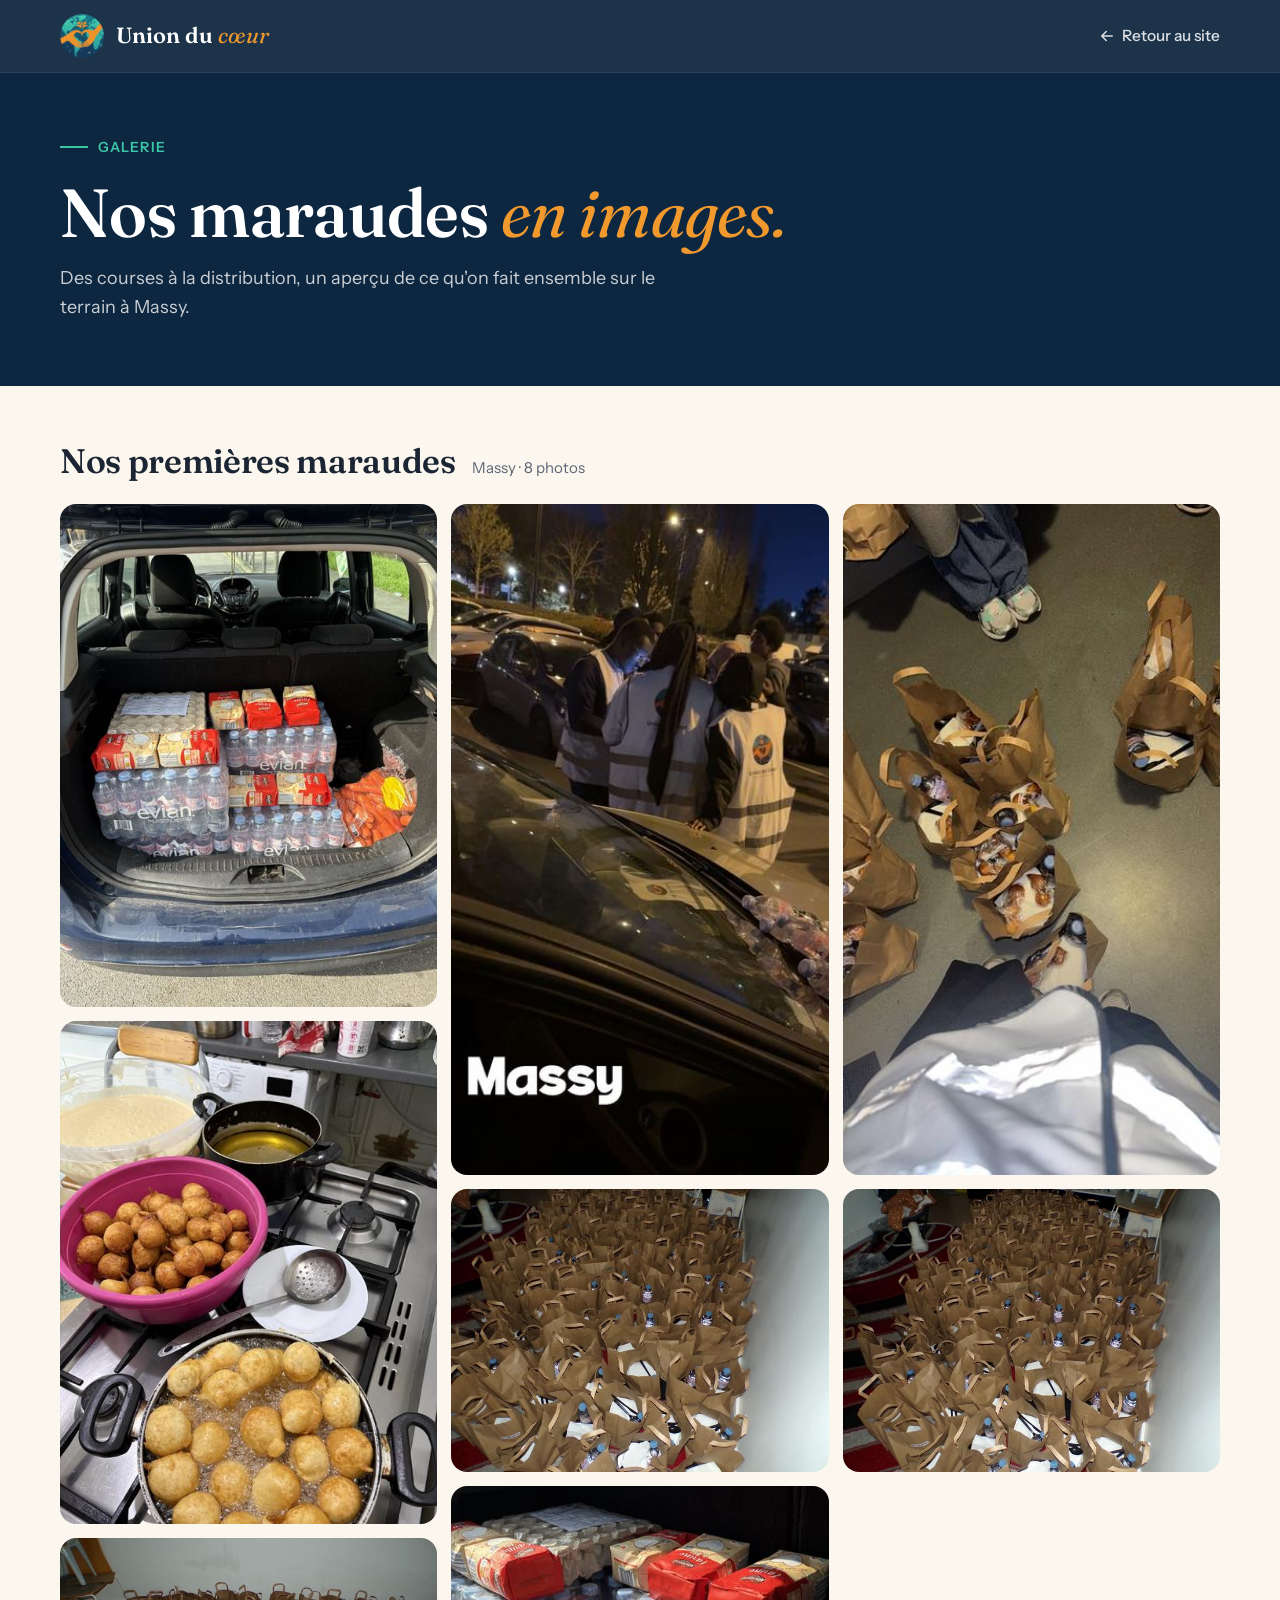
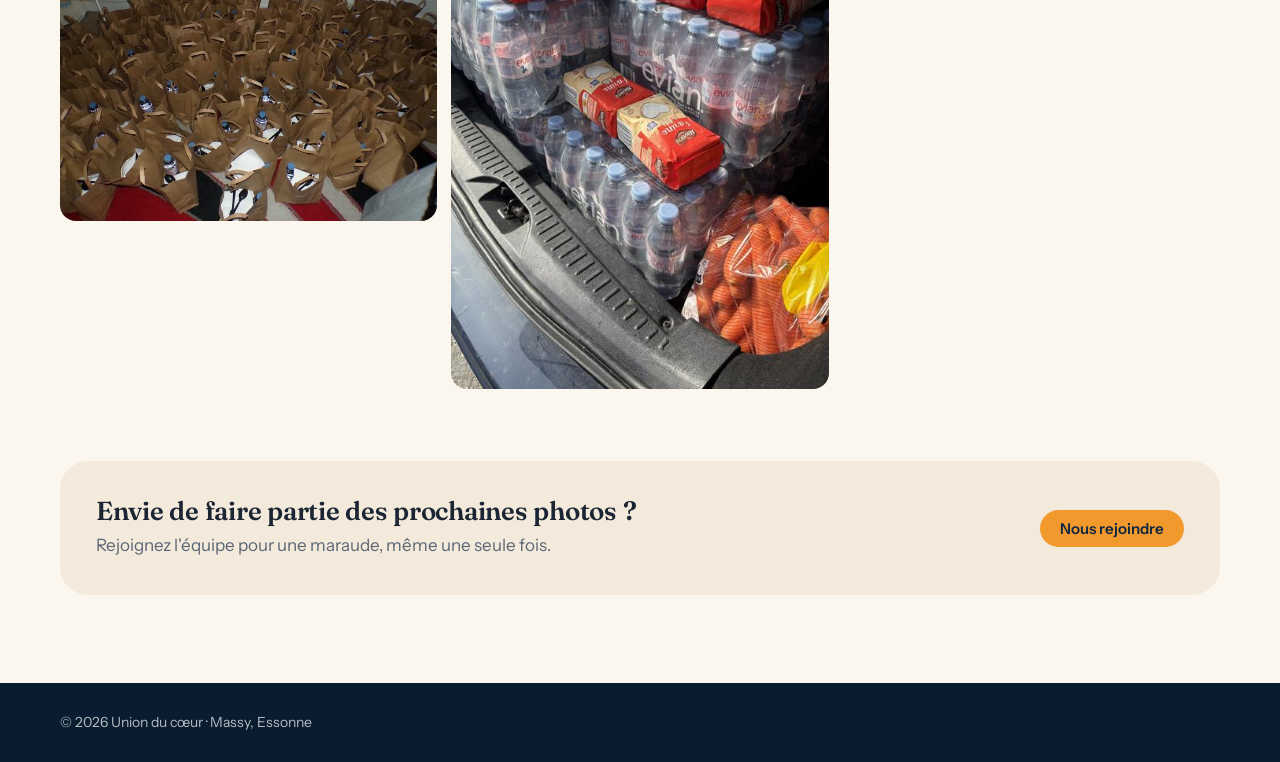
==== galerie.html @ 43cb325b "Add files via upload" ====
<!doctype html>
<html lang="fr">
<head>
  <meta charset="utf-8">
  <meta name="viewport" content="width=device-width, initial-scale=1">
  <title>Galerie · Union du cœur</title>
  <meta name="description" content="Les photos des maraudes d'Union du cœur à Massy : préparation des repas, collecte et distribution.">
  <meta name="theme-color" content="#0e2740">
  <meta property="og:title" content="Galerie · Union du cœur">
  <meta property="og:description" content="Nos maraudes en images : préparation, collecte et distribution à Massy.">
  <meta property="og:image" content="https://unionducoeur.github.io/photos/sacs-1.jpg">
  <link rel="icon" type="image/png" href="favicon.png">
  <link rel="apple-touch-icon" href="apple-touch-icon.png">
  <link rel="preconnect" href="https://fonts.googleapis.com">
  <link rel="preconnect" href="https://fonts.gstatic.com" crossorigin>
  <link href="https://fonts.googleapis.com/css2?family=Fraunces:ital,opsz,wght@0,9..144,400;0,9..144,600;1,9..144,400&family=Instrument+Sans:wght@400;500;600;700&display=swap" rel="stylesheet">
  <style>
    :root {
      --nuit: #0e2740; --nuit-2: #143657; --ocean: #1d5b7a; --menthe: #3cc6a8;
      --orange: #f2992e; --orange-fonce: #d97b10; --papier: #fbf6ee; --papier-2: #f3eadb;
      --encre: #1b2533; --gris: #5b6675; --blanc: #fff;
      --serif: "Fraunces", Georgia, serif;
      --sans: "Instrument Sans", system-ui, -apple-system, "Segoe UI", sans-serif;
    }
    *, *::before, *::after { box-sizing: border-box; }
    body { margin: 0; font: 17px/1.6 var(--sans); color: var(--encre); background: var(--papier); -webkit-font-smoothing: antialiased; }
    img { max-width: 100%; display: block; }
    h1, h2 { font-family: var(--serif); font-weight: 600; line-height: 1.12; margin: 0; letter-spacing: -0.01em; }
    p { margin: 0; }
    .wrap { width: min(1160px, 100% - 32px); margin-inline: auto; }

    .btn { display: inline-flex; align-items: center; gap: .55em; font: 600 15px/1 var(--sans); padding: 11px 20px; border-radius: 999px; text-decoration: none; transition: transform .15s, background .2s; }
    .btn:hover { transform: translateY(-2px); }
    .btn-orange { background: var(--orange); color: var(--nuit); }

    .entete { position: sticky; top: 0; z-index: 50; background: rgba(14,39,64,.94); backdrop-filter: blur(10px); -webkit-backdrop-filter: blur(10px); color: var(--blanc); border-bottom: 1px solid rgba(255,255,255,.08); }
    .entete .wrap { display: flex; align-items: center; justify-content: space-between; height: 72px; gap: 16px; }
    .marque { display: flex; align-items: center; gap: 12px; text-decoration: none; color: inherit; }
    .marque img { width: 44px; height: 44px; }
    .marque span { font-family: var(--serif); font-size: 22px; font-weight: 600; }
    .marque em { font-style: italic; color: var(--orange); font-weight: 400; }
    .retour { color: rgba(255,255,255,.85); text-decoration: none; font-weight: 500; font-size: 15.5px; display: inline-flex; align-items: center; gap: 6px; }
    .retour:hover { color: var(--blanc); }
    .retour svg { width: 18px; height: 18px; }
    @media (max-width: 520px) { .marque span { display: none; } }

    .tete { background: var(--nuit); color: var(--blanc); padding: 56px 0 64px; }
    .surtitre { display: inline-flex; align-items: center; gap: 10px; font-size: 14px; font-weight: 600; letter-spacing: .08em; text-transform: uppercase; color: var(--menthe); }
    .surtitre::before { content: ""; width: 28px; height: 2px; background: currentColor; }
    .tete h1 { font-size: clamp(40px, 5.6vw, 68px); margin: 16px 0 14px; }
    .tete h1 em { font-style: italic; font-weight: 400; color: var(--orange); }
    .tete p { color: rgba(255,255,255,.78); max-width: 34em; font-size: 18px; }

    .album { padding: 56px 0 24px; }
    .album-titre { display: flex; flex-wrap: wrap; align-items: baseline; gap: 6px 16px; margin-bottom: 24px; }
    .album-titre h2 { font-size: clamp(26px, 3vw, 34px); }
    .album-titre span { color: var(--gris); font-size: 15px; }

    .grille { columns: 3 280px; column-gap: 14px; }
    .grille button {
      display: block; width: 100%; margin: 0 0 14px; padding: 0; border: 0; background: var(--papier-2);
      border-radius: 16px; overflow: hidden; cursor: zoom-in; break-inside: avoid; position: relative;
    }
    .grille button img { width: 100%; height: auto; transition: transform .4s ease; }
    .grille button:hover img { transform: scale(1.04); }
    .grille button:focus-visible { outline: 3px solid var(--orange); outline-offset: 3px; }
    .grille figcaption {
      position: absolute; left: 0; right: 0; bottom: 0; padding: 28px 14px 12px; text-align: left;
      color: #fff; font-size: 14.5px; font-weight: 500;
      background: linear-gradient(transparent, rgba(10,25,45,.78));
      opacity: 0; transition: opacity .25s;
    }
    .grille button:hover figcaption, .grille button:focus-visible figcaption { opacity: 1; }
    @media (hover: none) { .grille figcaption { opacity: 1; } }

    .appel { margin: 48px 0 88px; background: var(--papier-2); border-radius: 28px; padding: 36px; display: flex; flex-wrap: wrap; align-items: center; justify-content: space-between; gap: 20px; }
    .appel h2 { font-size: 26px; margin-bottom: 6px; }
    .appel p { color: var(--gris); }

    .pied { background: #0a1d30; color: rgba(255,255,255,.7); padding: 28px 0; font-size: 14px; }

    /* ----- Visionneuse ----- */
    .visio { position: fixed; inset: 0; z-index: 200; background: rgba(6,16,28,.96); display: none; }
    .visio.ouverte { display: grid; grid-template-rows: auto 1fr auto; }
    .visio-haut { display: flex; justify-content: space-between; align-items: center; padding: 14px 18px; color: rgba(255,255,255,.75); font-size: 15px; }
    .visio-centre { position: relative; display: grid; place-items: center; min-height: 0; padding: 0 64px; touch-action: pan-y; }
    .visio-centre img { max-width: 100%; max-height: calc(100vh - 150px); max-height: calc(100dvh - 150px); object-fit: contain; border-radius: 8px; user-select: none; -webkit-user-drag: none; }
    .visio-bas { color: #fff; text-align: center; padding: 14px 18px 22px; font-size: 16px; min-height: 56px; }
    .visio button { background: rgba(255,255,255,.1); color: #fff; border: 0; width: 48px; height: 48px; border-radius: 50%; display: grid; place-items: center; cursor: pointer; transition: background .2s; }
    .visio button:hover { background: rgba(255,255,255,.22); }
    .visio button:focus-visible { outline: 3px solid var(--orange); outline-offset: 2px; }
    .visio button svg { width: 24px; height: 24px; }
    .fleche { position: absolute; top: 50%; transform: translateY(-50%); }
    .fleche.prec { left: 10px; } .fleche.suiv { right: 10px; }
    @media (max-width: 640px) { .visio-centre { padding: 0 8px; } .fleche { display: none !important; } }
  </style>
</head>
<body>
  <header class="entete">
    <div class="wrap">
      <a class="marque" href="index.html">
        <img src="logo.png" alt="" width="44" height="44">
        <span>Union du <em>cœur</em></span>
      </a>
      <a class="retour" href="index.html">
        <svg viewBox="0 0 24 24" fill="none" stroke="currentColor" stroke-width="2" stroke-linecap="round" stroke-linejoin="round"><path d="M19 12H5M11 6l-6 6 6 6"/></svg>
        Retour au site
      </a>
    </div>
  </header>

  <section class="tete">
    <div class="wrap">
      <span class="surtitre">Galerie</span>
      <h1>Nos maraudes <em>en images.</em></h1>
      <p>Des courses à la distribution, un aperçu de ce qu'on fait ensemble sur le terrain à Massy.</p>
    </div>
  </section>

  <main class="wrap" id="albums"></main>

  <div class="wrap">
    <div class="appel">
      <div>
        <h2>Envie de faire partie des prochaines photos ?</h2>
        <p>Rejoignez l'équipe pour une maraude, même une seule fois.</p>
      </div>
      <a class="btn btn-orange" href="index.html#agir">Nous rejoindre</a>
    </div>
  </div>

  <footer class="pied">
    <div class="wrap">© <span id="annee">2026</span> Union du cœur · Massy, Essonne</div>
  </footer>

  <!-- Visionneuse plein écran -->
  <div class="visio" role="dialog" aria-modal="true" aria-label="Photo en grand">
    <div class="visio-haut">
      <span class="compteur"></span>
      <button class="fermer" aria-label="Fermer">
        <svg viewBox="0 0 24 24" fill="none" stroke="currentColor" stroke-width="2" stroke-linecap="round"><path d="M6 6l12 12M18 6 6 18"/></svg>
      </button>
    </div>
    <div class="visio-centre">
      <button class="fleche prec" aria-label="Photo précédente">
        <svg viewBox="0 0 24 24" fill="none" stroke="currentColor" stroke-width="2" stroke-linecap="round" stroke-linejoin="round"><path d="M15 6l-6 6 6 6"/></svg>
      </button>
      <img alt="">
      <button class="fleche suiv" aria-label="Photo suivante">
        <svg viewBox="0 0 24 24" fill="none" stroke="currentColor" stroke-width="2" stroke-linecap="round" stroke-linejoin="round"><path d="M9 6l6 6-6 6"/></svg>
      </button>
    </div>
    <div class="visio-bas"></div>
  </div>

  <script>
    /* ==========================================================
       POUR AJOUTER DES PHOTOS
       1. Dépose les photos dans le dossier "photos" du dépôt
          (une version normale + une version "-mini" plus petite).
       2. Ajoute une ligne { photo: "...", legende: "..." } ci-dessous.
       Pour un nouvel album (une nouvelle maraude), copie un bloc
       { titre: ..., date: ..., photos: [ ... ] } et place-le en
       premier pour qu'il s'affiche en haut.
       ========================================================== */
    const albums = [
      {
        titre: "Nos premières maraudes",
        date: "Massy",
        photos: [
          { photo: "courses-1",     legende: "Le coffre rempli : eau, farine, œufs et carottes" },
          { photo: "beignets",      legende: "Préparation des beignets maison" },
          { photo: "sacs-1",        legende: "Tous les sacs repas prêts à partir" },
          { photo: "maraude-massy", legende: "L'équipe sur le terrain à Massy" },
          { photo: "sacs-2",        legende: "Un sac par personne : repas, eau et couverts" },
          { photo: "courses-2",     legende: "Les courses avant la préparation" },
          { photo: "sacs-depart",   legende: "Derniers sacs avant le départ" },
          { photo: "sacs-3",        legende: "Préparés avec soin, un par un" }
        ]
      }
    ];

    const conteneur = document.getElementById('albums');
    const toutes = [];

    albums.forEach(album => {
      const sec = document.createElement('section');
      sec.className = 'album';
      sec.innerHTML = `<div class="album-titre"><h2></h2><span></span></div><div class="grille"></div>`;
      sec.querySelector('h2').textContent = album.titre;
      sec.querySelector('span').textContent = `${album.date} · ${album.photos.length} photo${album.photos.length > 1 ? 's' : ''}`;
      const grille = sec.querySelector('.grille');
      album.photos.forEach(p => {
        const index = toutes.length;
        toutes.push(p);
        const b = document.createElement('button');
        b.setAttribute('aria-label', `Agrandir : ${p.legende}`);
        b.innerHTML = `<img loading="lazy" alt=""><figcaption></figcaption>`;
        b.querySelector('img').src = `photos/${p.photo}-mini.jpg`;
        b.querySelector('img').alt = p.legende;
        b.querySelector('figcaption').textContent = p.legende;
        b.addEventListener('click', () => ouvrir(index));
        grille.appendChild(b);
      });
      conteneur.appendChild(sec);
    });

    // Visionneuse
    const visio = document.querySelector('.visio');
    const grande = visio.querySelector('.visio-centre img');
    const legende = visio.querySelector('.visio-bas');
    const compteur = visio.querySelector('.compteur');
    let actuelle = 0, dernierFocus = null;

    function afficher(i) {
      actuelle = (i + toutes.length) % toutes.length;
      const p = toutes[actuelle];
      grande.src = `photos/${p.photo}.jpg`;
      grande.alt = p.legende;
      legende.textContent = p.legende;
      compteur.textContent = `${actuelle + 1} / ${toutes.length}`;
      // précharge la suivante
      new Image().src = `photos/${toutes[(actuelle + 1) % toutes.length].photo}.jpg`;
    }
    function ouvrir(i) {
      dernierFocus = document.activeElement;
      afficher(i);
      visio.classList.add('ouverte');
      document.body.style.overflow = 'hidden';
      visio.querySelector('.fermer').focus();
    }
    function fermer() {
      visio.classList.remove('ouverte');
      document.body.style.overflow = '';
      if (dernierFocus) dernierFocus.focus();
    }

    visio.querySelector('.fermer').addEventListener('click', fermer);
    visio.querySelector('.prec').addEventListener('click', () => afficher(actuelle - 1));
    visio.querySelector('.suiv').addEventListener('click', () => afficher(actuelle + 1));
    visio.addEventListener('click', e => { if (e.target === visio || e.target.classList.contains('visio-centre')) fermer(); });
    document.addEventListener('keydown', e => {
      if (!visio.classList.contains('ouverte')) return;
      if (e.key === 'Escape') fermer();
      if (e.key === 'ArrowLeft') afficher(actuelle - 1);
      if (e.key === 'ArrowRight') afficher(actuelle + 1);
    });

    // Glisser du doigt sur téléphone
    let departX = null;
    const zone = visio.querySelector('.visio-centre');
    zone.addEventListener('touchstart', e => { departX = e.touches[0].clientX; }, { passive: true });
    zone.addEventListener('touchend', e => {
      if (departX === null) return;
      const dx = e.changedTouches[0].clientX - departX;
      if (Math.abs(dx) > 50) afficher(actuelle + (dx < 0 ? 1 : -1));
      departX = null;
    });

    document.getElementById('annee').textContent = new Date().getFullYear();
  </script>
</body>
</html>
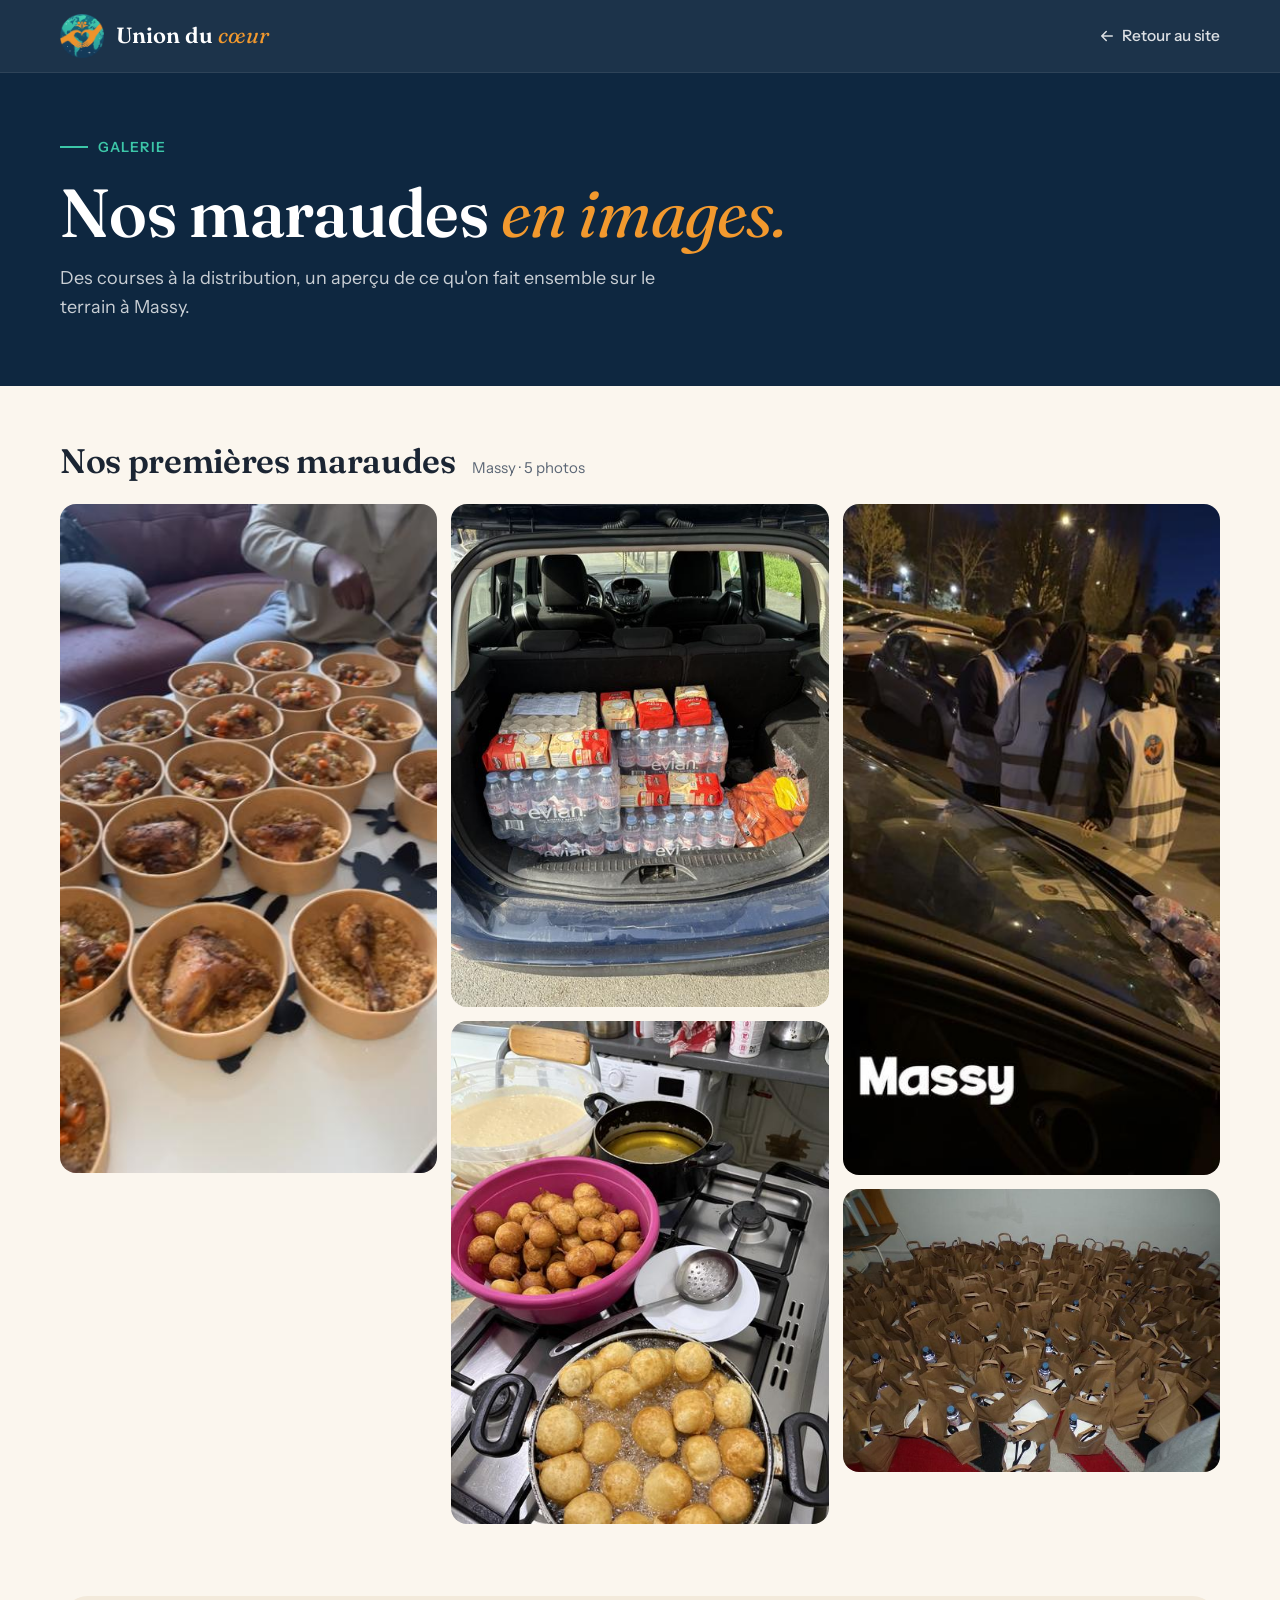
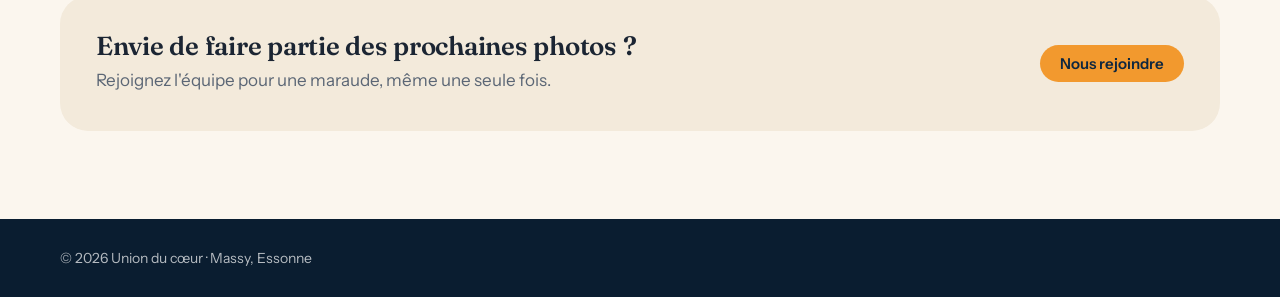
==== commit fa100658: "Add files via upload" ====
--- a/galerie.html
+++ b/galerie.html
@@ -8,7 +8,7 @@
   <meta name="theme-color" content="#0e2740">
   <meta property="og:title" content="Galerie · Union du cœur">
   <meta property="og:description" content="Nos maraudes en images : préparation, collecte et distribution à Massy.">
-  <meta property="og:image" content="https://unionducoeur.github.io/photos/sacs-1.jpg">
+  <meta property="og:image" content="https://unionducoeur.github.io/photos/plats.jpg">
   <link rel="icon" type="image/png" href="favicon.png">
   <link rel="apple-touch-icon" href="apple-touch-icon.png">
   <link rel="preconnect" href="https://fonts.googleapis.com">
@@ -168,14 +168,11 @@
         titre: "Nos premières maraudes",
         date: "Massy",
         photos: [
+          { photo: "plats",         legende: "Les repas maison avant la distribution" },
           { photo: "courses-1",     legende: "Le coffre rempli : eau, farine, œufs et carottes" },
           { photo: "beignets",      legende: "Préparation des beignets maison" },
-          { photo: "sacs-1",        legende: "Tous les sacs repas prêts à partir" },
           { photo: "maraude-massy", legende: "L'équipe sur le terrain à Massy" },
-          { photo: "sacs-2",        legende: "Un sac par personne : repas, eau et couverts" },
-          { photo: "courses-2",     legende: "Les courses avant la préparation" },
-          { photo: "sacs-depart",   legende: "Derniers sacs avant le départ" },
-          { photo: "sacs-3",        legende: "Préparés avec soin, un par un" }
+          { photo: "sacs-1",        legende: "Tous les sacs repas prêts à partir" }
         ]
       }
     ];
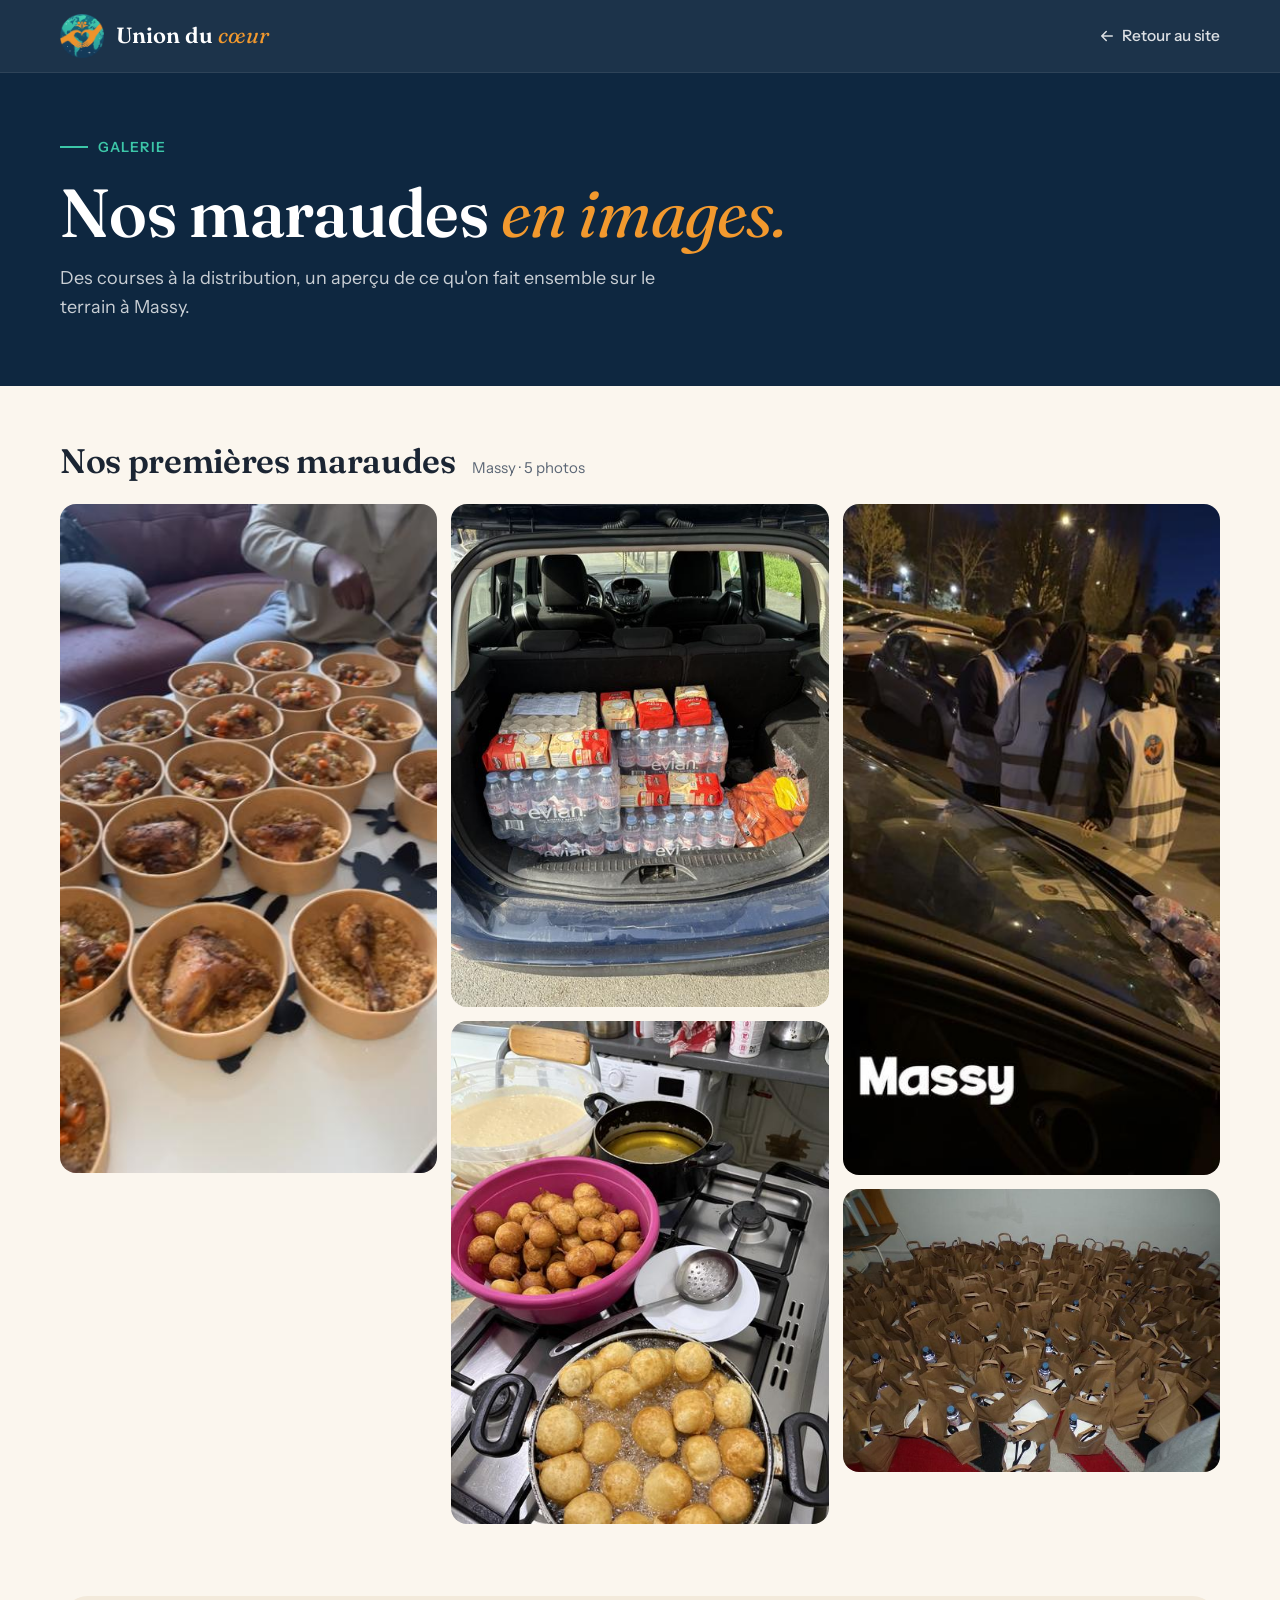
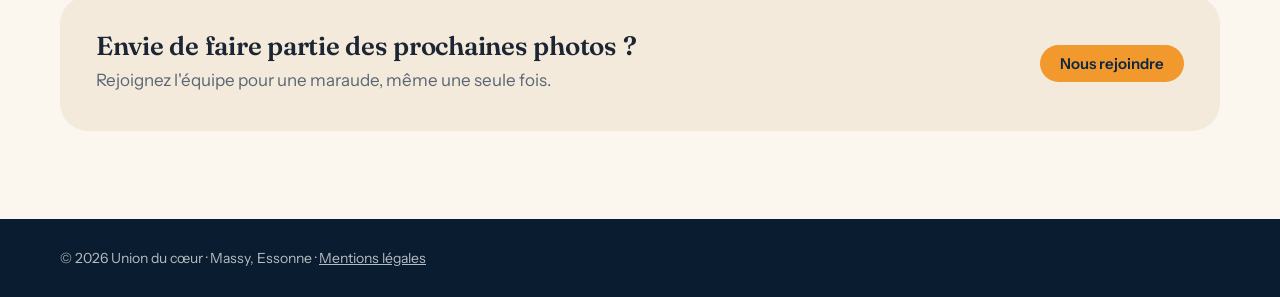
==== commit f7210743: "Add files via upload" ====
--- a/galerie.html
+++ b/galerie.html
@@ -130,7 +130,7 @@
   </div>
 
   <footer class="pied">
-    <div class="wrap">© <span id="annee">2026</span> Union du cœur · Massy, Essonne</div>
+    <div class="wrap">© <span id="annee">2026</span> Union du cœur · Massy, Essonne · <a href="mentions-legales.html" style="color:inherit">Mentions légales</a></div>
   </footer>
 
   <!-- Visionneuse plein écran -->
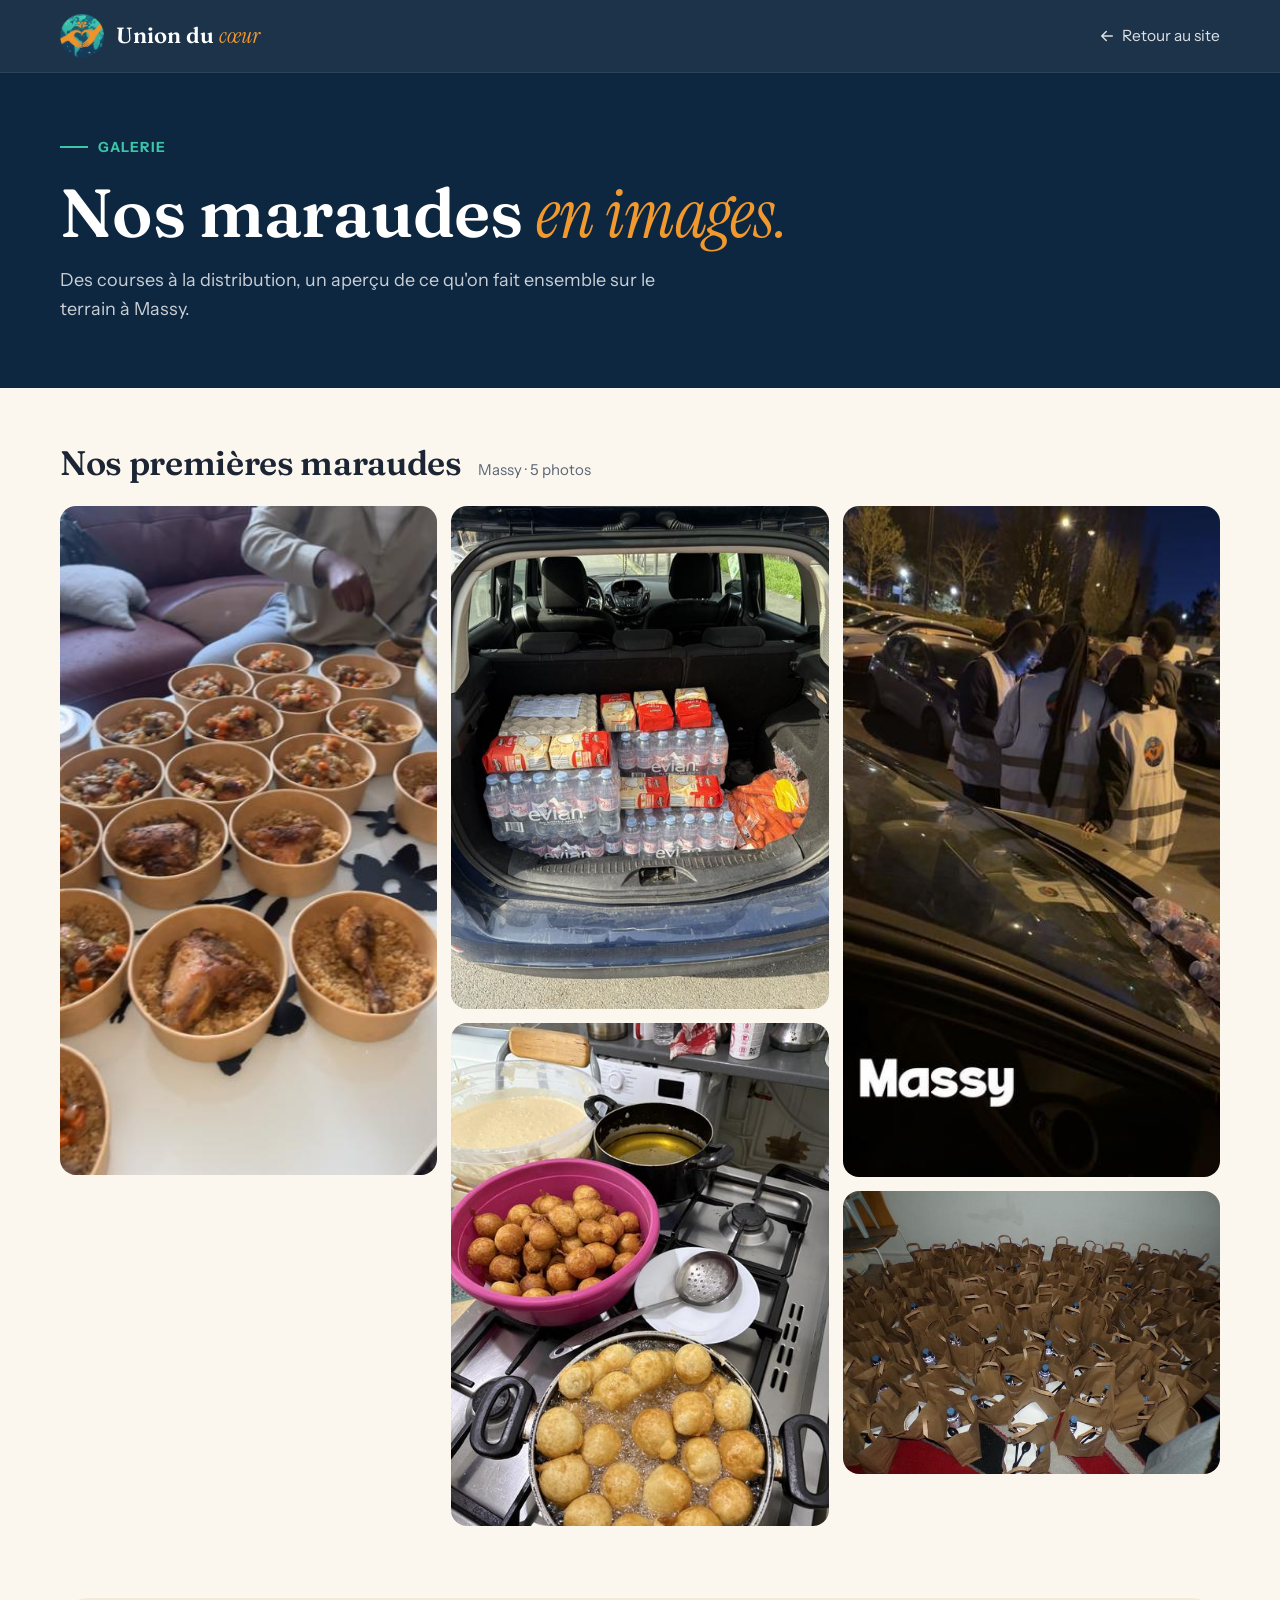
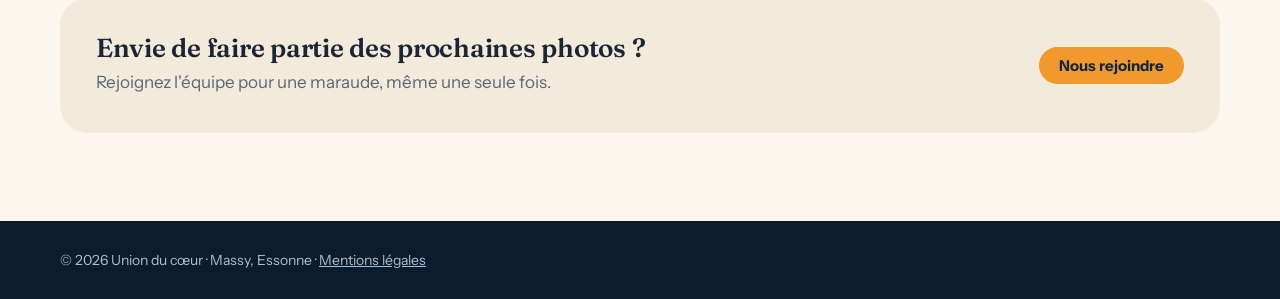
==== commit 5082f403: "Add files via upload" ====
--- a/galerie.html
+++ b/galerie.html
@@ -11,9 +11,8 @@
   <meta property="og:image" content="https://unionducoeur.github.io/photos/plats.jpg">
   <link rel="icon" type="image/png" href="favicon.png">
   <link rel="apple-touch-icon" href="apple-touch-icon.png">
-  <link rel="preconnect" href="https://fonts.googleapis.com">
-  <link rel="preconnect" href="https://fonts.gstatic.com" crossorigin>
-  <link href="https://fonts.googleapis.com/css2?family=Fraunces:ital,opsz,wght@0,9..144,400;0,9..144,600;1,9..144,400&family=Instrument+Sans:wght@400;500;600;700&display=swap" rel="stylesheet">
+  <link rel="preload" href="fonts/Fraunces-600.woff2" as="font" type="font/woff2" crossorigin>
+  <link rel="stylesheet" href="fonts/fonts.css">
   <style>
     :root {
       --nuit: #0e2740; --nuit-2: #143657; --ocean: #1d5b7a; --menthe: #3cc6a8;
--- a/fonts/fonts.css
+++ b/fonts/fonts.css
@@ -0,0 +1,31 @@
+/* Polices hébergées directement sur le site (aucune connexion à Google).
+   Licence : SIL Open Font License 1.1 (voir les fichiers OFL). */
+@font-face {
+  font-family: "Fraunces";
+  src: url("Fraunces-600.woff2") format("woff2");
+  font-weight: 400 700;
+  font-style: normal;
+  font-display: swap;
+}
+@font-face {
+  /* Les mots en italique orange utilisent Instrument Serif Italic */
+  font-family: "Fraunces";
+  src: url("InstrumentSerif-Italic.woff") format("woff");
+  font-weight: 400 700;
+  font-style: italic;
+  font-display: swap;
+}
+@font-face {
+  font-family: "Instrument Sans";
+  src: url("InstrumentSans-Regular.woff") format("woff");
+  font-weight: 400 500;
+  font-style: normal;
+  font-display: swap;
+}
+@font-face {
+  font-family: "Instrument Sans";
+  src: url("InstrumentSans-Bold.woff") format("woff");
+  font-weight: 600 800;
+  font-style: normal;
+  font-display: swap;
+}
